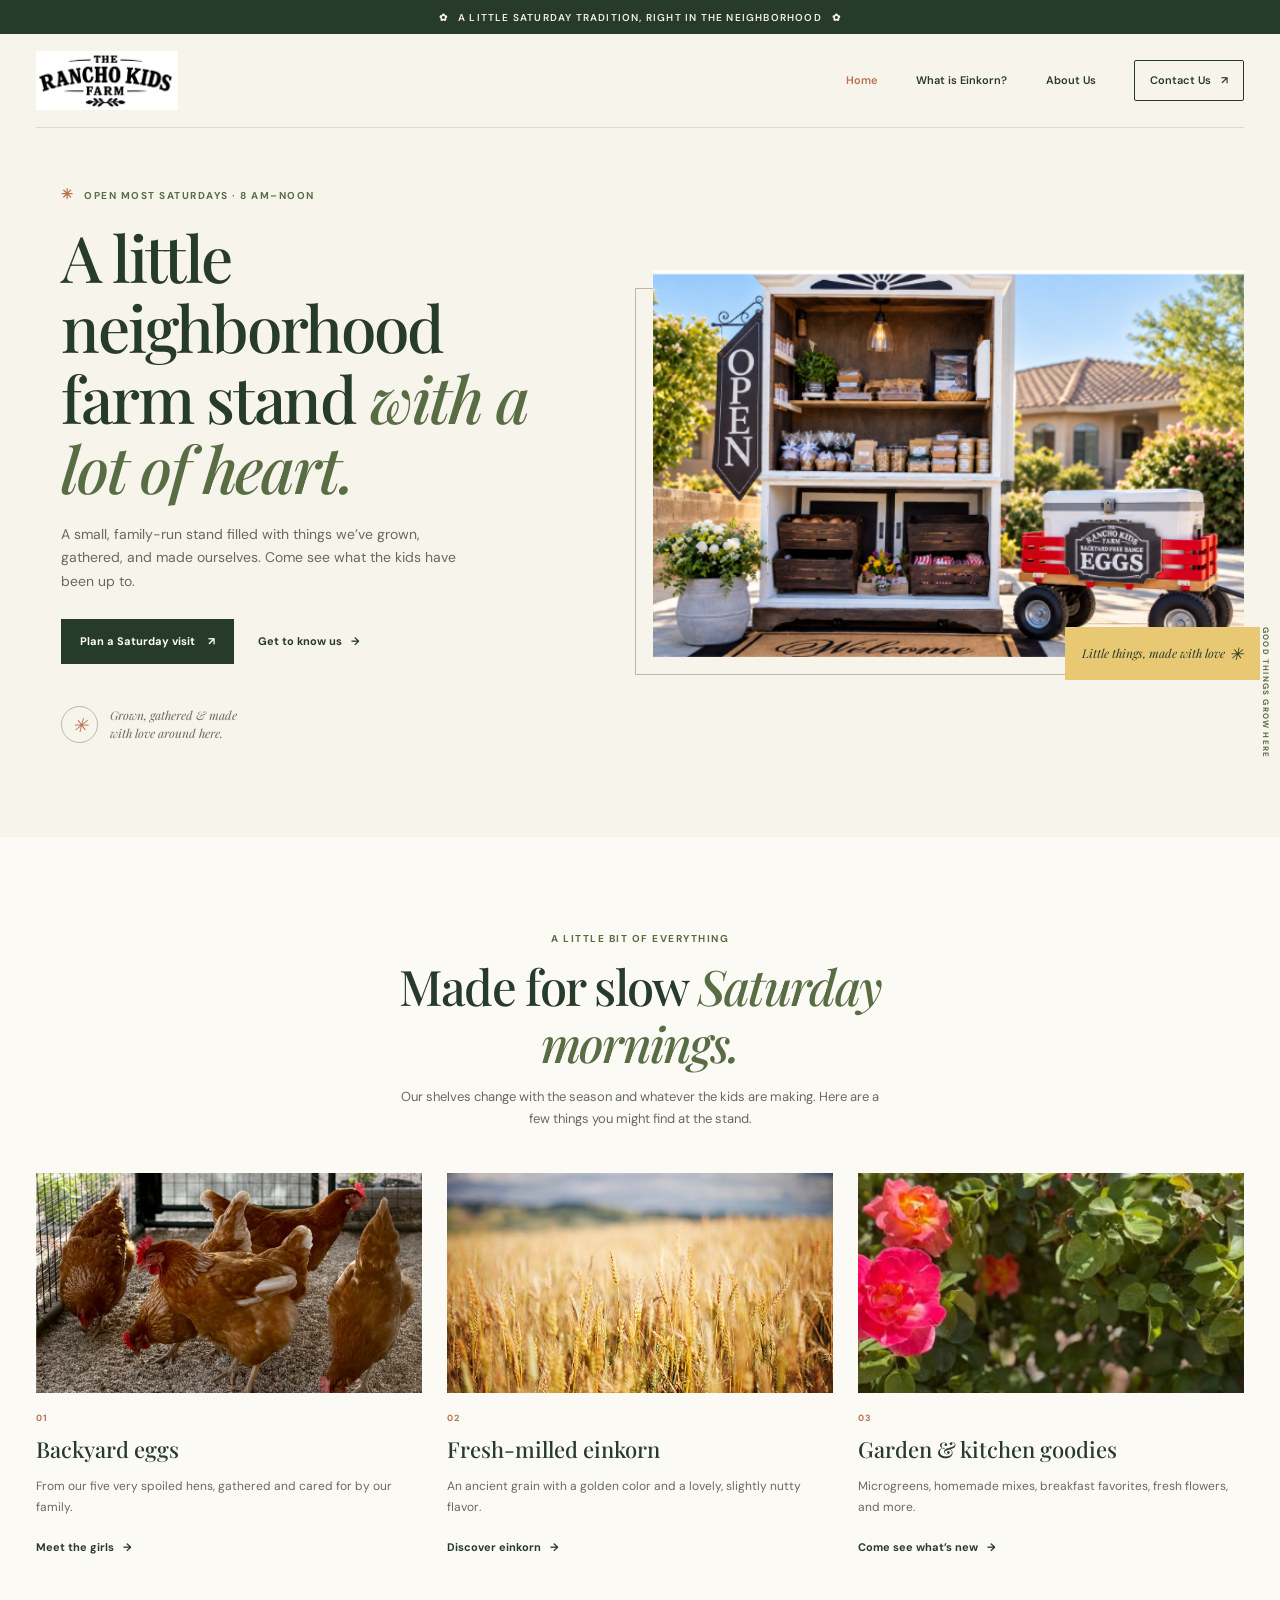
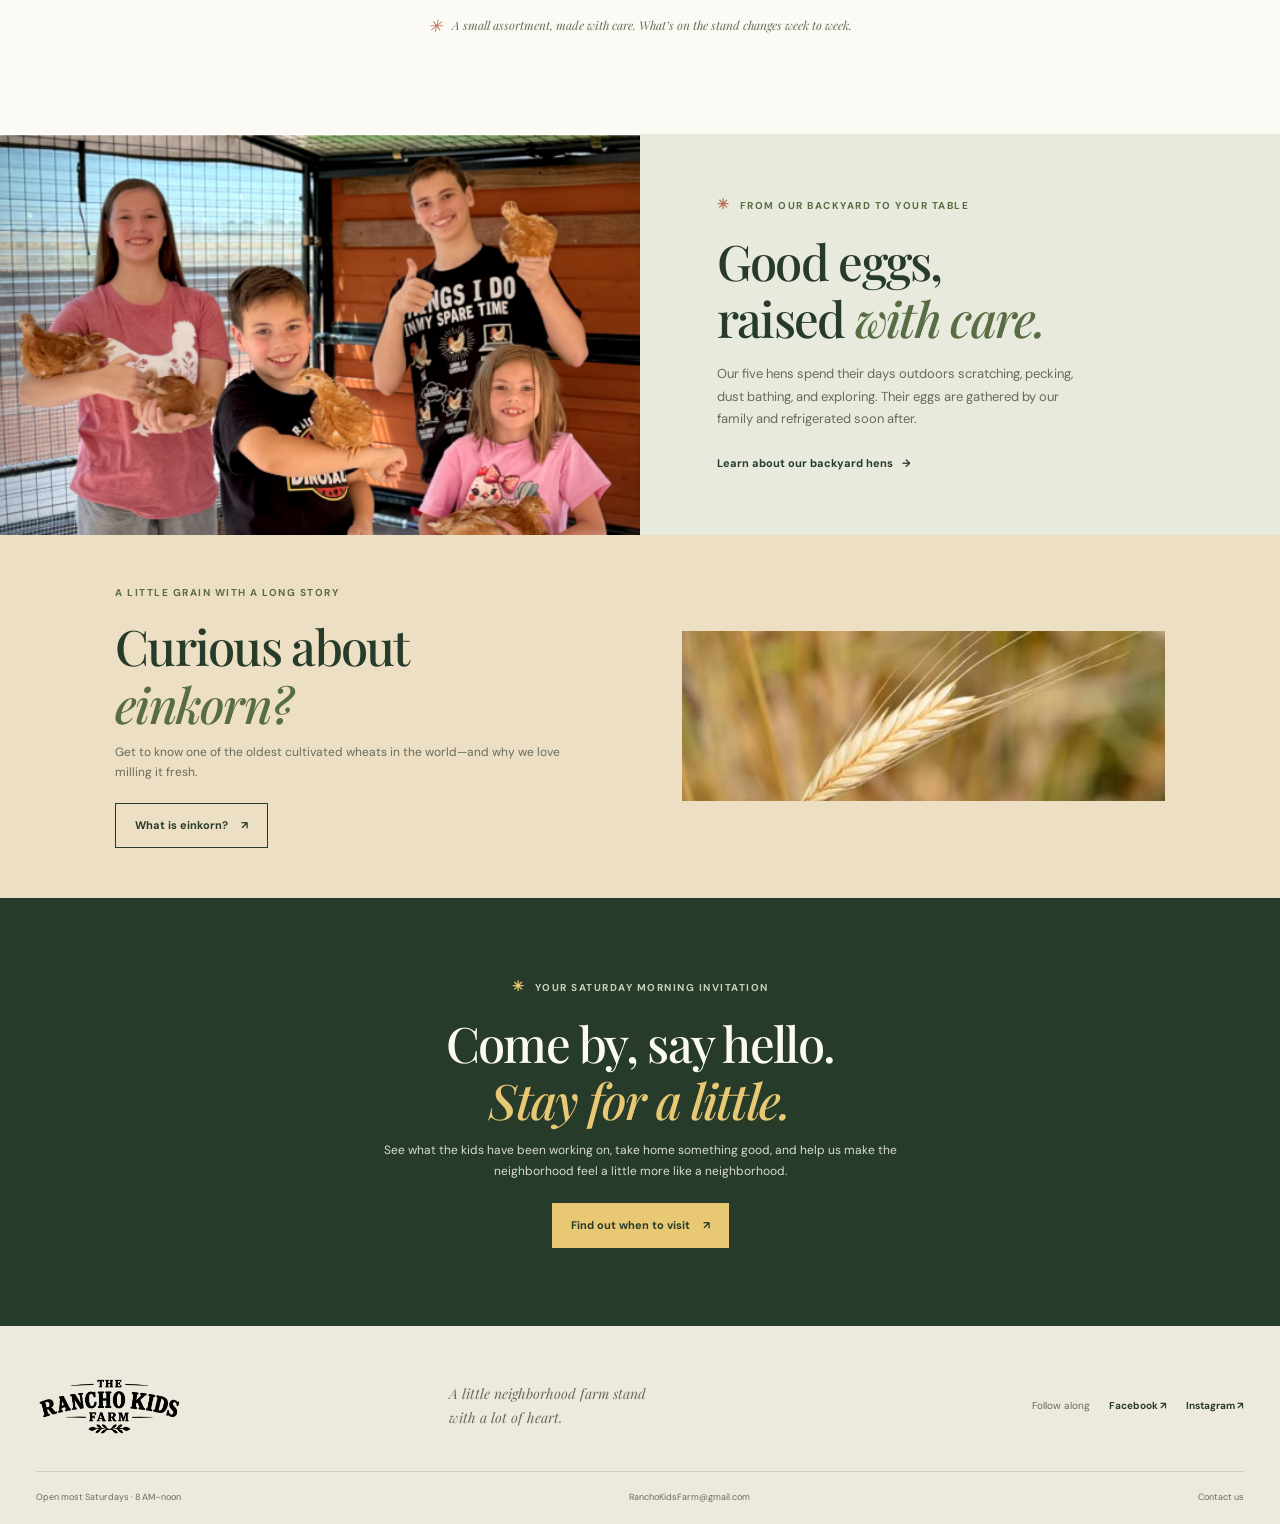
==== index.html @ 4bad3ba6 "Add files via upload" ====
<!doctype html>
<html lang="en">
  <head>
    <meta charset="utf-8">
    <meta name="viewport" content="width=device-width, initial-scale=1">
    <meta name="theme-color" content="#f7f4eb">
    <meta name="description" content="A little neighborhood farm stand with a lot of heart. Visit The Rancho Kids Farm for backyard eggs, freshly milled einkorn, flowers, and more.">
    <title>The Rancho Kids Farm | Home</title>
    <link rel="preconnect" href="https://fonts.googleapis.com">
    <link rel="preconnect" href="https://fonts.gstatic.com" crossorigin>
    <link href="https://fonts.googleapis.com/css2?family=DM+Sans:wght@400;500;600;700&family=Playfair+Display:wght@500;600;700&display=swap" rel="stylesheet">
    <link rel="stylesheet" href="styles.css">
    <script src="script.js" defer></script>
  </head>
  <body>
    <a class="skip-link" href="#main">Skip to content</a>
    <div class="announcement"><span aria-hidden="true">✿</span> A little Saturday tradition, right in the neighborhood <span aria-hidden="true">✿</span></div>
    <header class="site-header">
      <a class="brand" href="index.html" aria-label="The Rancho Kids Farm home"><img src="assets/rancho-kids-farm-logo.png" alt="The Rancho Kids Farm"></a>
      <button class="menu-toggle" type="button" aria-expanded="false" aria-controls="primary-navigation"><span class="menu-toggle__label">Menu</span><span class="menu-toggle__icon" aria-hidden="true"><span></span><span></span></span></button>
      <nav class="navigation" id="primary-navigation" aria-label="Main navigation">
        <a href="index.html" aria-current="page">Home</a>
        <a href="einkorn.html">What is Einkorn?</a>
        <a href="about.html">About Us</a>
        <a class="navigation__visit" href="contact.html">Contact Us <span aria-hidden="true">↗</span></a>
      </nav>
    </header>

    <main id="main">
      <section class="hero">
        <div class="hero__copy">
          <p class="eyebrow"><span>✳</span> Open most Saturdays · 8 AM–noon</p>
          <h1>A little neighborhood farm stand <em>with a lot of heart.</em></h1>
          <p class="hero__intro">A small, family-run stand filled with things we’ve grown, gathered, and made ourselves. Come see what the kids have been up to.</p>
          <div class="hero__actions"><a class="button button--dark" href="contact.html">Plan a Saturday visit <span aria-hidden="true">↗</span></a><a class="text-link" href="about.html">Get to know us <span aria-hidden="true">→</span></a></div>
          <div class="hero__note"><span class="hero__note-star" aria-hidden="true">✳</span><span>Grown, gathered &amp; made<br>with love around here.</span></div>
        </div>
        <div class="hero__image-wrap"><img class="hero__image" src="assets/farm-stand.png" alt="The Rancho Kids Farm stand stocked with homemade goods and fresh flowers"><div class="hero__image-caption"><span>Little things, made with love</span><span aria-hidden="true">✳</span></div></div>
        <span class="hero__side-note" aria-hidden="true">GOOD THINGS GROW HERE</span>
      </section>

      <section class="market section-pad">
        <div class="section-heading section-heading--center">
          <p class="eyebrow">A little bit of everything</p>
          <h2>Made for slow <em>Saturday mornings.</em></h2>
          <p>Our shelves change with the season and whatever the kids are making. Here are a few things you might find at the stand.</p>
        </div>
        <div class="market__grid">
          <article class="market-card"><div class="market-card__image"><img src="assets/backyard-hens.png" alt="The Rancho Kids Farm's backyard hens exploring their run" loading="lazy"></div><span class="market-card__number">01</span><h3>Backyard eggs</h3><p>From our five very spoiled hens, gathered and cared for by our family.</p><a class="text-link" href="about.html#our-hens">Meet the girls <span aria-hidden="true">→</span></a></article>
          <article class="market-card"><div class="market-card__image"><img src="assets/einkorn-field.png" alt="Golden einkorn wheat growing in a field" loading="lazy"></div><span class="market-card__number">02</span><h3>Fresh-milled einkorn</h3><p>An ancient grain with a golden color and a lovely, slightly nutty flavor.</p><a class="text-link" href="einkorn.html">Discover einkorn <span aria-hidden="true">→</span></a></article>
          <article class="market-card"><div class="market-card__image"><img src="assets/garden-roses.png" alt="Pink and coral roses growing in the garden" loading="lazy"></div><span class="market-card__number">03</span><h3>Garden &amp; kitchen goodies</h3><p>Microgreens, homemade mixes, breakfast favorites, fresh flowers, and more.</p><a class="text-link" href="contact.html">Come see what’s new <span aria-hidden="true">→</span></a></article>
        </div>
        <div class="market__footnote"><span aria-hidden="true">✳</span> A small assortment, made with care. What’s on the stand changes week to week.</div>
      </section>

      <section class="home-feature">
        <div class="home-feature__image"><img src="assets/rancho-kids.png" alt="The Rancho Kids with their backyard chickens" loading="lazy"></div>
        <div class="home-feature__copy">
          <p class="eyebrow"><span>✳</span> From our backyard to your table</p>
          <h2>Good eggs, raised <em>with care.</em></h2>
          <p>Our five hens spend their days outdoors scratching, pecking, dust bathing, and exploring. Their eggs are gathered by our family and refrigerated soon after.</p>
          <a class="text-link" href="about.html#our-hens">Learn about our backyard hens <span aria-hidden="true">→</span></a>
        </div>
      </section>

      <section class="home-einkorn">
        <div><p class="eyebrow">A little grain with a long story</p><h2>Curious about <em>einkorn?</em></h2><p>Get to know one of the oldest cultivated wheats in the world—and why we love milling it fresh.</p><a class="button button--outline" href="einkorn.html">What is einkorn? <span aria-hidden="true">↗</span></a></div>
        <img src="assets/einkorn-head.png" alt="A close-up of a golden einkorn wheat head" loading="lazy">
      </section>

      <section class="home-visit">
        <p class="eyebrow"><span>✳</span> Your Saturday morning invitation</p>
        <h2>Come by, say hello.<br><em>Stay for a little.</em></h2>
        <p>See what the kids have been working on, take home something good, and help us make the neighborhood feel a little more like a neighborhood.</p>
        <a class="button button--dark" href="contact.html">Find out when to visit <span aria-hidden="true">↗</span></a>
      </section>
    </main>

    <footer class="site-footer">
      <div class="site-footer__top"><a class="footer-brand" href="index.html"><img src="assets/rancho-kids-farm-logo.png" alt="The Rancho Kids Farm"></a><p>A little neighborhood farm stand<br>with a lot of heart.</p><div class="footer-social"><span>Follow along</span><a href="https://www.facebook.com/share/19NUJJX9h8/?mibextid=wwXIfr" target="_blank" rel="noreferrer">Facebook <span aria-hidden="true">↗</span></a><a href="https://www.instagram.com/ranchokidsfarm?stkn=aXBlZmxoa2U0Zmg3&utm_source=qr" target="_blank" rel="noreferrer">Instagram <span aria-hidden="true">↗</span></a></div></div>
      <div class="site-footer__bottom"><span>Open most Saturdays · 8 AM–noon</span><a href="mailto:RanchoKidsFarm@gmail.com">RanchoKidsFarm@gmail.com</a><a href="contact.html">Contact us</a></div>
    </footer>
  </body>
</html>
---- styles.css ----
:root {
  color-scheme: light;
  --cream: #f7f4eb;
  --paper: #fcfaf4;
  --ink: #273b2b;
  --olive: #596d45;
  --sage: #dce4d1;
  --clay: #ba7051;
  --yellow: #e9c874;
  --muted: #676b5d;
  --serif: "Playfair Display", Georgia, serif;
  --sans: "DM Sans", Arial, sans-serif;
  --page-width: 1240px;
}

* { box-sizing: border-box; }
html { scroll-behavior: smooth; scroll-padding-top: 94px; }
body { margin: 0; background: var(--cream); color: var(--ink); font-family: var(--sans); font-size: 15px; line-height: 1.7; }
img { display: block; max-width: 100%; }
a { color: inherit; }
button, a { -webkit-tap-highlight-color: transparent; }
::selection { background: var(--yellow); color: var(--ink); }

.skip-link { position: absolute; z-index: 10; top: 8px; left: 8px; transform: translateY(-160%); padding: 10px 14px; background: white; }
.skip-link:focus { transform: translateY(0); }
.announcement { display: flex; min-height: 34px; align-items: center; justify-content: center; gap: 10px; background: var(--ink); color: #f5efdd; font-size: 10px; font-weight: 600; letter-spacing: .12em; text-align: center; text-transform: uppercase; }
.announcement__flower { color: var(--yellow); font-size: 13px; }
.site-header { position: relative; z-index: 5; display: flex; width: min(100% - 72px, var(--page-width)); min-height: 94px; align-items: center; justify-content: space-between; margin: 0 auto; border-bottom: 1px solid rgba(39,59,43,.13); }
.brand { width: 142px; mix-blend-mode: multiply; }
.brand img { width: 100%; }
.navigation { display: flex; align-items: center; gap: clamp(20px, 3vw, 44px); }
.navigation a { font-size: 11px; font-weight: 600; text-decoration: none; }
.navigation a:not(.navigation__visit):hover, .footer-social a:hover, .site-footer__bottom a:hover { color: var(--clay); }
.navigation__visit { padding: 10px 15px; border: 1px solid var(--ink); border-radius: 2px; }
.navigation__visit span { padding-left: 7px; }
.menu-toggle { display: none; }

.hero { position: relative; display: grid; width: min(100% - 72px, var(--page-width)); min-height: 554px; grid-template-columns: .91fr 1.09fr; align-items: center; gap: 7.5%; margin: 0 auto; padding: 46px 0 66px; }
.hero__copy { position: relative; padding: 10px 0 28px 5%; }
.eyebrow { margin: 0 0 17px; color: var(--olive); font-size: 10px; font-weight: 700; letter-spacing: .15em; line-height: 1.5; text-transform: uppercase; }
.eyebrow span { padding-right: 6px; color: var(--clay); font-size: 14px; }
h1, h2, h3, p { margin-top: 0; }
h1, h2 { font-family: var(--serif); font-weight: 500; letter-spacing: -.035em; }
h1 { max-width: 520px; margin-bottom: 19px; font-size: clamp(43px, 5vw, 66px); line-height: 1.1; }
h1 em, h2 em { color: var(--olive); font-weight: 500; }
.hero__intro { max-width: 420px; margin-bottom: 25px; color: var(--muted); font-size: 14px; }
.hero__actions { display: flex; align-items: center; gap: 24px; }
.button { display: inline-flex; min-height: 45px; align-items: center; justify-content: center; gap: 13px; padding: 0 19px; font-size: 11px; font-weight: 700; text-decoration: none; transition: transform .18s ease, background .18s ease; }
.button:hover { transform: translateY(-2px); }
.button--dark { background: var(--ink); color: #fffdf6; }
.button--dark:hover { background: var(--olive); }
.text-link { display: inline-flex; align-items: center; gap: 9px; font-size: 11px; font-weight: 700; text-decoration: none; }
.text-link:hover { color: var(--clay); }
.hero__note { display: flex; align-items: center; gap: 12px; margin-top: 42px; color: var(--muted); font-family: var(--serif); font-size: 12px; font-style: italic; line-height: 1.5; }
.hero__note-star { display: grid; width: 37px; height: 37px; place-items: center; border: 1px solid rgba(39,59,43,.3); border-radius: 50%; color: var(--clay); font-size: 19px; }
.hero__image-wrap { position: relative; height: min(405px, 42vw); min-height: 300px; padding: 0 0 18px 18px; }
.hero__image-wrap::before { position: absolute; z-index: -1; inset: 18px 18px 0 0; border: 1px solid #bdb89f; content: ""; }
.hero__image { width: 100%; height: 100%; object-fit: cover; object-position: 50% center; }
.hero__image-caption { position: absolute; right: -16px; bottom: -5px; display: flex; min-width: 195px; align-items: center; justify-content: space-between; padding: 12px 17px; background: var(--yellow); color: var(--ink); font-family: var(--serif); font-size: 12px; font-style: italic; }
.hero__image-caption span:last-child { font-size: 17px; }
.hero__side-note { position: absolute; right: -28px; bottom: 79px; color: var(--olive); font-size: 8px; font-weight: 700; letter-spacing: .15em; writing-mode: vertical-rl; }

.section-pad { padding: 94px max(36px, calc((100% - var(--page-width)) / 2)); }
.market { background: var(--paper); }
.section-heading { max-width: 590px; margin: 0 auto 43px; }
.section-heading--center { text-align: center; }
.section-heading .eyebrow { margin-bottom: 11px; }
h2 { margin-bottom: 14px; font-size: clamp(34px, 4.1vw, 49px); line-height: 1.17; }
.section-heading > p:last-child { max-width: 490px; margin: 0 auto; color: var(--muted); font-size: 13px; }
.market__grid { display: grid; max-width: var(--page-width); grid-template-columns: repeat(3, 1fr); gap: 25px; margin: 0 auto; }
.market-card { position: relative; padding-bottom: 13px; }
.market-card__image { height: 220px; overflow: hidden; background: var(--sage); }
.market-card__image img { width: 100%; height: 100%; object-fit: cover; transition: transform .45s ease; }
.market-card:hover .market-card__image img { transform: scale(1.035); }
.market-card:nth-child(2) .market-card__image img { object-position: 50% 53%; }
.market-card__number { display: block; margin: 18px 0 5px; color: var(--clay); font-size: 9px; font-weight: 700; letter-spacing: .15em; }
.market-card h3 { margin-bottom: 8px; font-family: var(--serif); font-size: 22px; font-weight: 500; }
.market-card p { min-height: 45px; margin-bottom: 13px; color: var(--muted); font-size: 12px; }
.market__footnote { display: flex; align-items: center; justify-content: center; gap: 10px; margin-top: 38px; color: var(--muted); font-family: var(--serif); font-size: 12px; font-style: italic; text-align: center; }
.market__footnote span { color: var(--clay); font-size: 17px; }

.feature-section { display: grid; grid-template-columns: 1fr 1fr; align-items: center; gap: clamp(40px, 8vw, 110px); padding: 104px max(7%, calc((100% - 1160px) / 2)); }
.feature-section__image { position: relative; height: 440px; }
.feature-section__image > img { width: 100%; height: 100%; object-fit: cover; }
.eggs__image > img { object-position: 48% center; }
.photo-stamp { position: absolute; right: -30px; bottom: 30px; display: flex; width: 122px; height: 122px; flex-direction: column; align-items: center; justify-content: center; gap: 5px; border: 1px solid var(--ink); border-radius: 50%; background: var(--yellow); color: var(--ink); font-family: var(--serif); font-size: 13px; font-style: italic; line-height: 1.2; text-align: center; transform: rotate(7deg); }
.photo-stamp span:last-child { font-size: 14px; }
.feature-section__copy { max-width: 490px; }
.feature-section__copy h2 { margin-bottom: 20px; }
.feature-section__copy > p:not(.eyebrow) { color: var(--muted); font-size: 13px; }
.egg-facts { display: flex; flex-wrap: wrap; gap: 10px 17px; margin: 23px 0 26px; }
.egg-facts div { display: flex; align-items: center; gap: 7px; color: var(--olive); font-size: 10px; font-weight: 600; }
.egg-facts div span:first-child { color: var(--clay); font-size: 15px; }
.button--outline { border: 1px solid var(--ink); }
.button--outline:hover { background: var(--sage); }

.egg-note { padding: 57px 36px; background: #e7eadc; }
.egg-note__inner { display: grid; max-width: 1000px; grid-template-columns: 46px 1fr 260px; align-items: center; gap: 26px; margin: auto; }
.egg-note__icon { align-self: start; color: var(--clay); font-size: 29px; }
.egg-note .eyebrow { margin-bottom: 8px; }
.egg-note h2 { margin-bottom: 8px; font-size: 32px; }
.egg-note__inner > div p:last-child { max-width: 620px; margin: 0; color: var(--muted); font-size: 12px; }
.egg-note img { width: 100%; height: 142px; object-fit: cover; }

.faq { display: grid; grid-template-columns: .77fr 1.23fr; gap: 12%; background: var(--paper); }
.faq__intro { max-width: 330px; }
.faq__intro p:last-child { color: var(--muted); font-size: 13px; }
.faq__list details { border-bottom: 1px solid rgba(39,59,43,.2); }
.faq__list details:first-child { border-top: 1px solid rgba(39,59,43,.2); }
.faq__list summary { position: relative; padding: 17px 34px 17px 0; cursor: pointer; font-family: var(--serif); font-size: 16px; list-style: none; }
.faq__list summary::-webkit-details-marker { display: none; }
.faq__list summary > span::before, .faq__list summary > span::after { position: absolute; top: 26px; right: 6px; width: 12px; height: 1px; background: var(--olive); content: ""; }
.faq__list summary > span::after { transform: rotate(90deg); transition: transform .2s ease; }
.faq__list details[open] summary > span::after { transform: rotate(0); }
.faq__list details p { max-width: 650px; margin: -3px 35px 17px 0; color: var(--muted); font-size: 12px; }

.feature-section--reverse { background: #e7eadc; }
.feature-section--reverse .feature-section__image { order: 2; }
.feature-section--reverse .feature-section__copy { order: 1; justify-self: end; }
.einkorn__image { height: 408px; }
.einkorn__image > img { object-position: center; }
.image-label { position: absolute; right: -20px; bottom: 24px; display: flex; align-items: center; gap: 15px; padding: 14px 18px; background: var(--paper); color: var(--ink); font-family: var(--serif); font-size: 12px; font-style: italic; line-height: 1.3; }
.image-label span:last-child { color: var(--clay); font-size: 19px; }
.grain-callout { display: flex; align-items: flex-start; gap: 11px; margin: 20px 0 24px; padding: 13px; background: rgba(255,255,255,.48); }
.grain-callout__mark { display: grid; width: 20px; height: 20px; flex: 0 0 20px; place-items: center; border: 1px solid var(--clay); border-radius: 50%; color: var(--clay); font-size: 11px; font-weight: 700; }
.grain-callout p { margin: 0; color: var(--muted); font-size: 11px; line-height: 1.6; }
.grain-callout strong { color: var(--ink); }

.grain-goodness { background: var(--paper); }
.grain-goodness .section-heading { margin-bottom: 36px; }
.grain-goodness__grid { display: grid; max-width: 940px; grid-template-columns: repeat(3, 1fr); gap: 45px; margin: 0 auto; text-align: center; }
.grain-goodness__grid article > span { display: grid; width: 38px; height: 38px; place-items: center; margin: 0 auto 12px; border: 1px solid #c4c8b8; border-radius: 50%; color: var(--clay); font-size: 17px; }
.grain-goodness__grid h3 { margin-bottom: 7px; font-family: var(--serif); font-size: 18px; font-weight: 500; }
.grain-goodness__grid p { margin: 0; color: var(--muted); font-size: 11px; }
.grain-goodness__note { max-width: 940px; margin: 36px auto 0; padding: 12px; border-top: 1px solid #d9d9cc; color: var(--muted); font-size: 10px; text-align: center; }

.story { display: grid; min-height: 440px; grid-template-columns: 1fr 1fr; background: var(--ink); color: #faf7eb; }
.story__image { min-height: 440px; }
.story__image img { width: 100%; height: 100%; object-fit: cover; object-position: center; }
.story__copy { align-self: center; max-width: 560px; padding: 65px 11%; }
.story__copy .eyebrow { color: #c9d2b9; }
.story__copy .eyebrow span { color: var(--yellow); }
.story__copy h2 { margin-bottom: 18px; }
.story__copy h2 em { color: #e9c874; }
.story__copy > p:not(.eyebrow) { color: #d9ddce; font-size: 12px; }
.story__signature { margin-top: 20px; font-family: var(--serif); font-size: 14px; font-style: italic; }
.story__signature span { color: var(--yellow); }

.young-makers { position: relative; display: grid; min-height: 275px; grid-template-columns: minmax(100px, .65fr) minmax(280px, 1.25fr) minmax(100px, .65fr); align-items: center; gap: 5%; padding: 38px max(7%, calc((100% - 1120px) / 2)); overflow: hidden; background: #eddfc3; }
.young-makers > img { width: 100%; height: 180px; object-fit: cover; }
.young-makers--about { grid-template-columns: minmax(230px, 1fr) minmax(280px, 1.25fr) minmax(70px, .3fr); }
.young-makers__copy { max-width: 490px; }
.young-makers__copy .eyebrow { margin-bottom: 8px; }
.young-makers__copy h2 { margin-bottom: 10px; font-size: 34px; }
.young-makers__copy > p:last-child { margin: 0; color: var(--muted); font-size: 12px; }
.young-makers__doodle { justify-self: center; color: var(--clay); font-size: 75px; }

.visit { display: grid; grid-template-columns: 1fr .95fr; align-items: center; gap: 9%; background: var(--paper); }
.visit__copy { max-width: 440px; }
.visit__copy > p:not(.eyebrow) { color: var(--muted); font-size: 13px; }
.visit__hours { display: flex; align-items: center; gap: 13px; margin: 25px 0; font-size: 12px; line-height: 1.7; }
.visit__hours strong { font-size: 13px; }
.visit__clock { display: grid; width: 42px; height: 42px; place-items: center; border: 1px solid #bfc4b4; border-radius: 50%; color: var(--clay); font-size: 23px; }
.visit__image { position: relative; height: 325px; }
.visit__image > img { width: 100%; height: 100%; object-fit: cover; }
.visit__sticker { position: absolute; right: -22px; bottom: -20px; display: grid; width: 103px; height: 103px; place-content: center; border-radius: 50%; background: var(--yellow); color: var(--ink); font-family: var(--serif); font-size: 15px; font-style: italic; line-height: 1.15; text-align: center; transform: rotate(8deg); }
.visit__sticker span { margin-top: 3px; color: var(--clay); }

.site-footer { padding: 49px max(36px, calc((100% - var(--page-width)) / 2)) 0; background: #edeadd; }
.site-footer__top { display: grid; grid-template-columns: 1fr 1fr 1fr; align-items: center; gap: 30px; padding-bottom: 34px; }
.footer-brand { width: 150px; mix-blend-mode: multiply; }
.footer-brand img { width: 100%; }
.site-footer__top > p { margin: 0; color: var(--muted); font-family: var(--serif); font-size: 14px; font-style: italic; }
.footer-social { display: flex; align-items: center; justify-content: flex-end; gap: 19px; font-size: 10px; }
.footer-social > span { color: var(--muted); }
.footer-social a { font-weight: 700; text-decoration: none; }
.site-footer__bottom { display: flex; min-height: 53px; align-items: center; justify-content: space-between; gap: 15px; border-top: 1px solid rgba(39,59,43,.17); color: var(--muted); font-size: 9px; }
.site-footer__bottom a { text-decoration: none; }
.navigation a[aria-current="page"]:not(.navigation__visit) { color: var(--clay); }
.navigation__visit[aria-current="page"] { background: var(--ink); color: var(--paper); }

.home-feature { display: grid; grid-template-columns: 1fr 1fr; align-items: center; background: #e7eadc; }
.home-feature__image { aspect-ratio: 555 / 348; }
.home-feature__image img { width: 100%; height: 100%; object-fit: contain; }
.home-feature__copy { max-width: 510px; padding: 55px 12%; }
.home-feature__copy h2 { margin-bottom: 17px; }
.home-feature__copy > p:not(.eyebrow) { margin-bottom: 20px; color: var(--muted); font-size: 13px; }
.home-einkorn { display: grid; min-height: 290px; grid-template-columns: 1fr 1fr; align-items: center; gap: 8%; padding: 50px max(8%, calc((100% - 1050px) / 2)); background: #eddfc3; }
.home-einkorn > div { max-width: 450px; }
.home-einkorn h2 { margin-bottom: 10px; }
.home-einkorn > div > p:not(.eyebrow) { margin-bottom: 20px; color: var(--muted); font-size: 12px; }
.home-einkorn > img { width: 100%; height: 170px; object-fit: cover; }
.home-visit, .page-cta { padding: 78px 22px; background: var(--ink); color: var(--paper); text-align: center; }
.home-visit .eyebrow, .page-cta .eyebrow { color: #c9d2b9; }
.home-visit .eyebrow span { color: var(--yellow); }
.home-visit h2, .page-cta h2 { margin-bottom: 12px; }
.home-visit h2 em, .page-cta h2 em { color: var(--yellow); }
.home-visit > p:not(.eyebrow), .page-cta > p:not(.eyebrow) { max-width: 520px; margin: 0 auto 22px; color: #d9ddce; font-size: 12px; }
.home-visit .button, .page-cta .button { background: var(--yellow); color: var(--ink); }
.home-visit .button:hover, .page-cta .button:hover { background: #f1d893; }

.page-hero { position: relative; display: flex; min-height: 315px; flex-direction: column; align-items: center; justify-content: center; padding: 50px 24px 57px; overflow: hidden; background: #e7eadc; text-align: center; }
.page-hero--einkorn { background: #eddfc3; }
.page-hero--about { background: #e7eadc; }
.page-hero--contact { background: #eddfc3; }
.page-hero .eyebrow { margin-bottom: 9px; }
.page-hero h1 { max-width: 700px; margin-bottom: 11px; font-size: clamp(44px, 6vw, 65px); }
.page-hero > p:last-of-type { max-width: 520px; margin-bottom: 0; color: var(--muted); font-size: 13px; }

.einkorn-page-intro { padding-top: 81px; padding-bottom: 81px; }
.einkorn-page-intro__image { height: 365px; }
.einkorn-page-intro__image > img { object-position: center; }
.einkorn-details { background: var(--paper); }
.einkorn-details .grain-goodness__grid { max-width: 1030px; }
.einkorn-nutrition { display: grid; grid-template-columns: .9fr 1.1fr; align-items: center; gap: 9%; padding: 78px max(8%, calc((100% - 1100px) / 2)); background: #e7eadc; }
.einkorn-nutrition__image { height: 300px; }
.einkorn-nutrition__image img { width: 100%; height: 100%; object-fit: cover; }
.einkorn-nutrition__copy { max-width: 500px; }
.einkorn-nutrition__copy > p:not(.eyebrow) { color: var(--muted); font-size: 13px; }
.einkorn-nutrition .grain-callout { margin-top: 17px; }
.page-cta { padding-top: 65px; padding-bottom: 70px; }
.page-cta h2 { font-size: clamp(34px, 4vw, 47px); }

.about-story { display: grid; grid-template-columns: 1fr 1fr; background: var(--ink); color: var(--paper); }
.about-story__image { min-height: 490px; }
.about-story__image img { width: 100%; height: 100%; object-fit: cover; }
.about-story__copy { align-self: center; max-width: 640px; padding: 65px 11%; }
.about-story__copy .eyebrow { color: #c9d2b9; }
.about-story__copy h2 { margin-bottom: 19px; }
.about-story__copy h2 em { color: var(--yellow); }
.about-story__copy > p:not(.eyebrow) { color: #d9ddce; font-size: 12px; }
.about-story__signoff { margin: 20px 0 0; font-family: var(--serif); font-size: 14px !important; font-style: italic; }
.about-story__signoff span { color: var(--yellow); }
.about-hens { display: grid; grid-template-columns: .9fr 1.1fr; align-items: center; gap: 8%; padding: 82px max(8%, calc((100% - 1120px) / 2)); }
.about-hens__copy { max-width: 480px; }
.about-hens__copy > p:not(.eyebrow) { color: var(--muted); font-size: 12px; }
.about-hens__copy .button { margin-top: 7px; }
.about-hens__photos { display: grid; grid-template-columns: 1.2fr .8fr; align-items: center; gap: 13px; }
.about-hens__photos img { width: 100%; height: 290px; object-fit: cover; }
.about-hens__photos img:last-child { height: 220px; }

.contact-main { display: grid; grid-template-columns: 1fr .95fr; align-items: center; gap: 10%; padding: 82px max(8%, calc((100% - 1120px) / 2)); background: var(--paper); }
.contact-main__copy { max-width: 470px; }
.contact-main__copy h2 { margin-bottom: 15px; }
.contact-main__copy > p:not(.eyebrow) { color: var(--muted); font-size: 13px; }
.contact-main__image { position: relative; height: 380px; }
.contact-main__image > img { width: 100%; height: 100%; object-fit: cover; }
.contact-main__image .visit__sticker { right: -22px; bottom: -16px; }
.contact-card { display: flex; align-items: flex-start; gap: 14px; margin: 23px 0; }
.contact-card__icon { display: grid; width: 40px; height: 40px; flex: 0 0 40px; place-items: center; border: 1px solid #c4c8b8; border-radius: 50%; color: var(--clay); font-size: 17px; }
.contact-card h3 { margin: 0 0 3px; font-family: var(--serif); font-size: 16px; font-weight: 500; }
.contact-card p, .contact-card a { margin: 0; color: var(--muted); font-size: 11px; line-height: 1.7; }
.contact-card a { text-decoration-color: #b7b6a6; text-underline-offset: 3px; }
.contact-main__copy > .button { margin-top: 4px; }
.contact-social { display: grid; grid-template-columns: 1fr 1fr 1fr; align-items: center; gap: 21px; padding: 60px max(8%, calc((100% - 1120px) / 2)); background: #e7eadc; }
.contact-social__intro h2 { margin-bottom: 8px; }
.contact-social__intro > p:last-child { margin: 0; color: var(--muted); font-size: 11px; }
.social-card { display: flex; min-height: 80px; align-items: center; gap: 12px; padding: 14px; border: 1px solid rgba(39,59,43,.22); background: rgba(255,255,255,.25); text-decoration: none; transition: background .2s ease, transform .2s ease; }
.social-card:hover { transform: translateY(-2px); background: rgba(255,255,255,.65); }
.social-card__icon { display: grid; width: 35px; height: 35px; flex: 0 0 35px; place-items: center; border-radius: 50%; background: var(--ink); color: white; font-family: Arial, sans-serif; font-size: 23px; font-weight: 700; }
.social-card__icon--instagram { font-size: 25px; font-weight: 400; }
.social-card__icon-image { width: 35px; height: 35px; flex: 0 0 35px; border-radius: 50%; object-fit: cover; }
.social-card > span:nth-child(2) { display: flex; flex: 1; flex-direction: column; }
.social-card strong { font-family: var(--serif); font-size: 15px; font-weight: 500; }
.social-card small { color: var(--muted); font-size: 9px; }
.social-card__arrow { align-self: flex-start; color: var(--olive); font-size: 13px; }

@media (min-width: 1500px) {
  .hero__side-note { right: -55px; }
}
@media (max-width: 900px) {
  .site-header, .hero { width: min(100% - 44px, var(--page-width)); }
  .hero { gap: 4%; }
  .hero__copy { padding-left: 0; }
  .hero__image-wrap { height: 370px; }
  .feature-section { gap: 55px; padding-right: 6%; padding-left: 6%; }
  .feature-section__image { height: 380px; }
  .faq { gap: 7%; }
  .story__copy { padding-right: 8%; padding-left: 8%; }
  .young-makers { grid-template-columns: .6fr 1.5fr .45fr; }
  .footer-social { flex-wrap: wrap; gap: 8px 15px; }
}
@media (max-width: 680px) {
  html { scroll-padding-top: 75px; }
  .announcement { min-height: 31px; padding: 0 8px; font-size: 8px; letter-spacing: .08em; }
  .site-header { width: calc(100% - 36px); min-height: 75px; }
  .brand { width: 117px; }
  .menu-toggle { display: flex; align-items: center; gap: 10px; padding: 8px 0 8px 12px; border: 0; background: transparent; color: var(--ink); font: 600 10px var(--sans); }
  .menu-toggle__icon { display: flex; width: 20px; flex-direction: column; gap: 5px; }
  .menu-toggle__icon span { height: 1px; background: currentColor; transition: transform .2s ease; }
  .menu-toggle[aria-expanded="true"] .menu-toggle__icon span:first-child { transform: translateY(3px) rotate(45deg); }
  .menu-toggle[aria-expanded="true"] .menu-toggle__icon span:last-child { transform: translateY(-3px) rotate(-45deg); }
  .navigation { position: absolute; top: calc(100% + 1px); right: -18px; left: -18px; display: none; align-items: stretch; gap: 0; padding: 9px 18px 18px; border-bottom: 1px solid rgba(39,59,43,.15); background: var(--cream); }
  .navigation.is-open { display: flex; flex-direction: column; }
  .navigation a { padding: 12px 2px; border-bottom: 1px solid rgba(39,59,43,.1); font-size: 12px; }
  .navigation .navigation__visit { align-self: flex-start; margin-top: 12px; padding: 10px 14px; border: 1px solid var(--ink); }
  .hero { width: calc(100% - 40px); grid-template-columns: 1fr; gap: 15px; padding: 47px 0 67px; }
  .hero__copy { padding: 0; }
  .eyebrow { margin-bottom: 13px; font-size: 9px; }
  h1 { max-width: 480px; font-size: clamp(43px, 12vw, 58px); }
  .hero__intro { max-width: 450px; font-size: 13px; }
  .hero__note { margin-top: 24px; }
  .hero__image-wrap { height: 58vw; min-height: 235px; max-height: 360px; margin: 0 10px 0 0; }
  .hero__side-note { right: -12px; bottom: 30px; }
  .section-pad { padding: 69px 21px; }
  .section-heading { margin-bottom: 30px; }
  h2 { font-size: clamp(33px, 9vw, 43px); }
  .section-heading > p:last-child { font-size: 12px; }
  .market__grid { grid-template-columns: 1fr; gap: 30px; }
  .market-card__image { height: 58vw; max-height: 310px; }
  .market-card p { min-height: 0; }
  .market__footnote { align-items: flex-start; font-size: 11px; }
  .feature-section { grid-template-columns: 1fr; gap: 36px; padding: 67px 24px 72px; }
  .feature-section__image { height: 66vw; min-height: 240px; max-height: 390px; margin-right: 9px; }
  .feature-section__copy { max-width: none; }
  .photo-stamp { right: -15px; width: 99px; height: 99px; font-size: 11px; }
  .feature-section__copy > p:not(.eyebrow) { font-size: 12px; }
  .egg-facts { gap: 9px 14px; }
  .egg-note { padding: 43px 23px; }
  .egg-note__inner { grid-template-columns: 27px 1fr; gap: 12px; }
  .egg-note__icon { font-size: 23px; }
  .egg-note h2 { font-size: 29px; }
  .egg-note__inner > div p:last-child { font-size: 11px; }
  .egg-note img { grid-column: 2; height: 135px; margin-top: 8px; }
  .faq { grid-template-columns: 1fr; gap: 22px; }
  .faq__intro { max-width: 450px; }
  .faq__list summary { font-size: 15px; }
  .feature-section--reverse .feature-section__image, .feature-section--reverse .feature-section__copy { order: initial; }
  .einkorn__image { height: 64vw; }
  .image-label { right: -9px; }
  .grain-goodness__grid { grid-template-columns: 1fr; gap: 28px; }
  .grain-goodness__grid article { max-width: 330px; margin: 0 auto; }
  .grain-goodness__note { margin-top: 27px; font-size: 10px; }
  .story { grid-template-columns: 1fr; }
  .story__image { min-height: 0; height: 70vw; max-height: 430px; }
  .story__copy { max-width: none; padding: 47px 25px 55px; }
  .story__copy > p:not(.eyebrow) { font-size: 12px; }
  .young-makers { grid-template-columns: 1fr; gap: 19px; padding: 35px 23px; }
  .young-makers > img { width: 100%; height: 115px; }
  .young-makers__copy h2 { font-size: 31px; }
  .young-makers__doodle { position: absolute; right: 20px; bottom: 12px; font-size: 38px; }
  .visit { grid-template-columns: 1fr; gap: 38px; }
  .visit__image { height: 62vw; min-height: 220px; margin-right: 9px; }
  .visit__sticker { right: -12px; width: 85px; height: 85px; font-size: 13px; }
  .site-footer { padding: 38px 22px 0; }
  .site-footer__top { grid-template-columns: 1fr 1fr; gap: 19px; }
  .footer-brand { width: 127px; }
  .site-footer__top > p { justify-self: end; font-size: 12px; }
  .footer-social { grid-column: 1 / -1; justify-content: flex-start; gap: 17px; }
  .site-footer__bottom { flex-wrap: wrap; justify-content: flex-start; gap: 6px 17px; padding: 13px 0; font-size: 9px; }
}
@media (prefers-reduced-motion: reduce) {
  *, *::before, *::after { scroll-behavior: auto !important; transition-duration: .01ms !important; }
}
@media (max-width: 900px) {
  .home-feature__copy { padding-right: 8%; padding-left: 8%; }
  .about-story__copy { padding-right: 8%; padding-left: 8%; }
  .about-hens, .contact-main, .einkorn-nutrition { gap: 6%; padding-right: 6%; padding-left: 6%; }
  .contact-social { grid-template-columns: 1fr 1fr; }
  .contact-social__intro { grid-column: 1 / -1; }
  .young-makers--about { grid-template-columns: minmax(200px, .9fr) minmax(260px, 1.5fr) minmax(50px, .25fr); }
}
@media (max-width: 680px) {
  .home-feature { grid-template-columns: 1fr; }
  .home-feature__image { width: 100%; }
  .home-feature__copy { max-width: none; padding: 43px 24px 49px; }
  .home-einkorn { grid-template-columns: 1fr; gap: 25px; padding: 45px 23px; }
  .home-einkorn > img { height: 130px; }
  .home-visit, .page-cta { padding: 58px 22px; }
  .page-hero { min-height: 270px; padding: 42px 22px; }
  .page-hero h1 { font-size: clamp(43px, 12vw, 57px); }
  .page-hero > p:last-of-type { max-width: 400px; font-size: 12px; }
  .einkorn-page-intro { padding-top: 58px; padding-bottom: 62px; }
  .einkorn-page-intro__image { height: 62vw; }
  .einkorn-nutrition { grid-template-columns: 1fr; gap: 27px; padding: 57px 23px; }
  .einkorn-nutrition__image { height: 57vw; min-height: 210px; }
  .about-story { grid-template-columns: 1fr; }
  .about-story__image { min-height: 0; height: 68vw; max-height: 390px; }
  .about-story__copy { max-width: none; padding: 43px 24px 50px; }
  .about-hens { grid-template-columns: 1fr; gap: 31px; padding: 58px 23px; }
  .about-hens__photos img { height: 52vw; min-height: 180px; }
  .about-hens__photos img:last-child { height: 41vw; min-height: 150px; }
  .contact-main { grid-template-columns: 1fr; gap: 37px; padding: 57px 23px 69px; }
  .contact-main__image { height: 60vw; min-height: 225px; margin-right: 8px; }
  .contact-main__image .visit__sticker { right: -12px; }
  .contact-social { grid-template-columns: 1fr; gap: 12px; padding: 45px 23px; }
  .contact-social__intro { grid-column: auto; margin-bottom: 9px; }
}
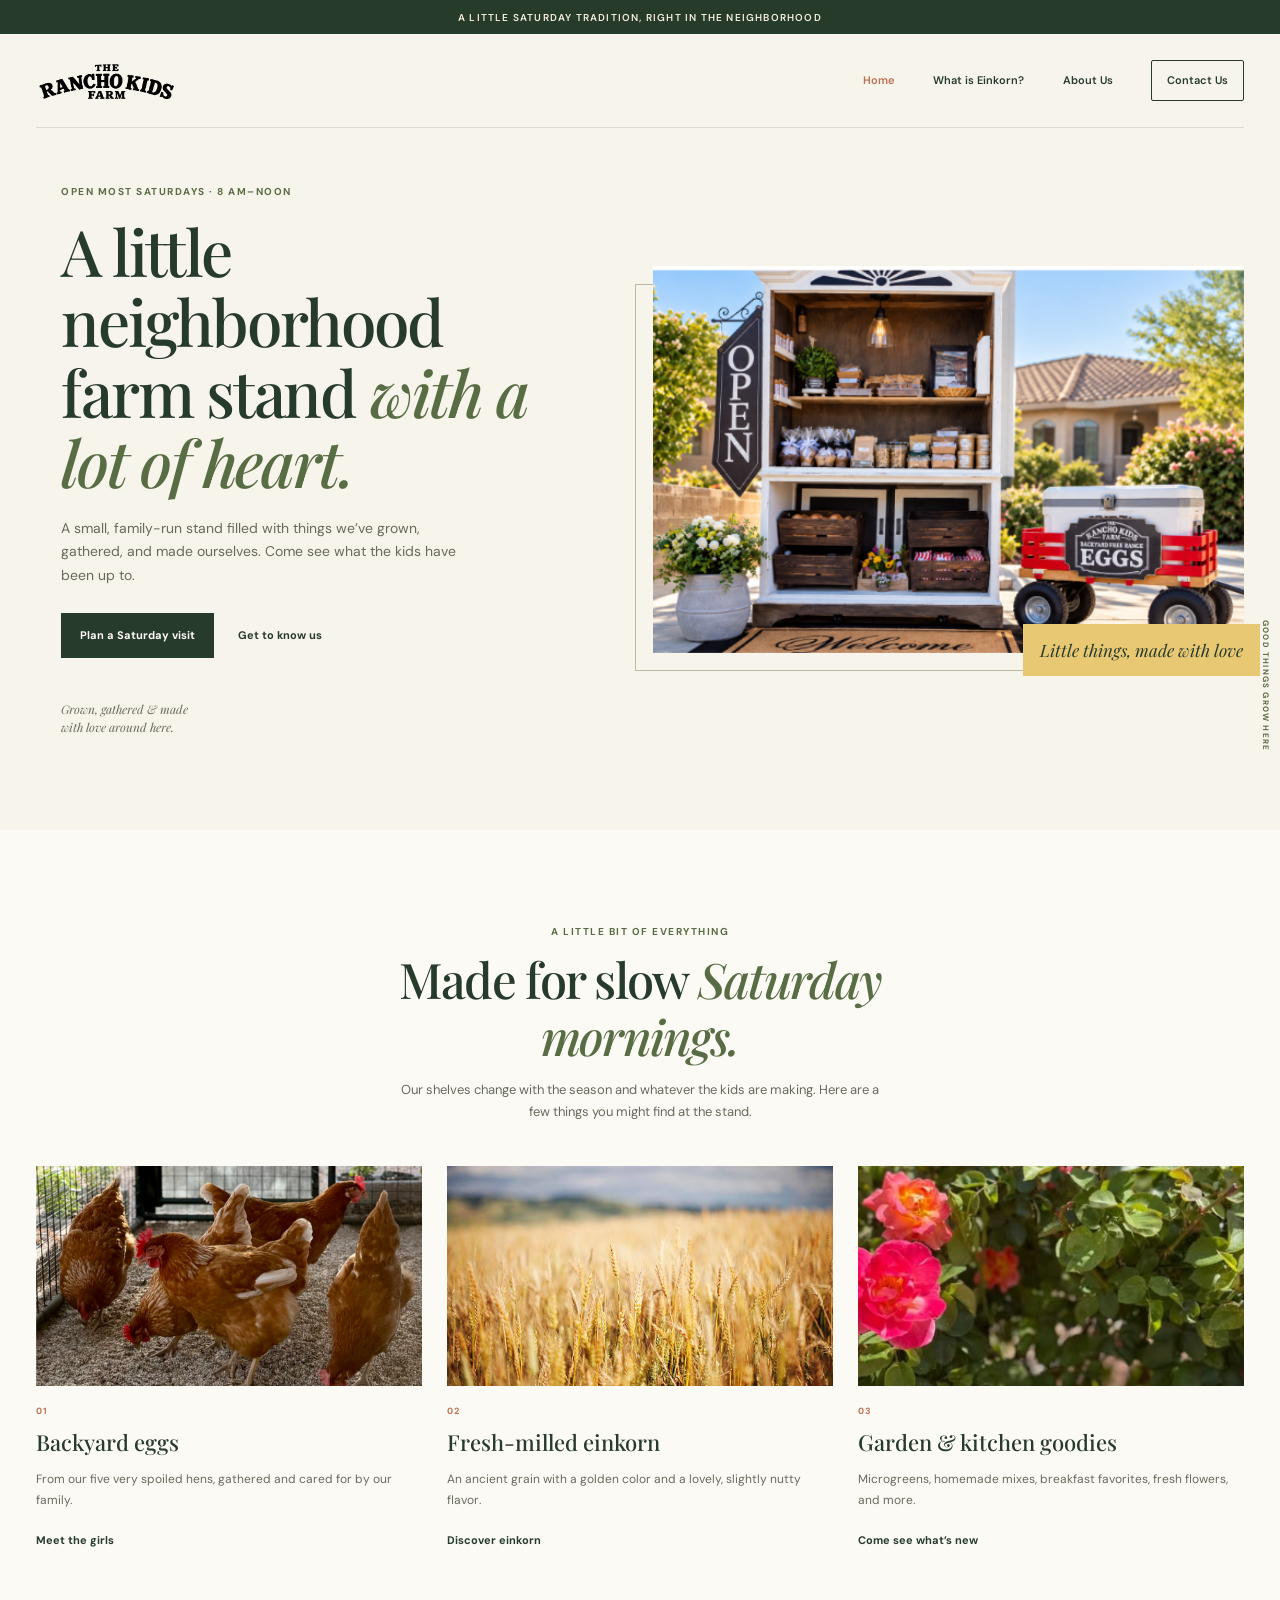
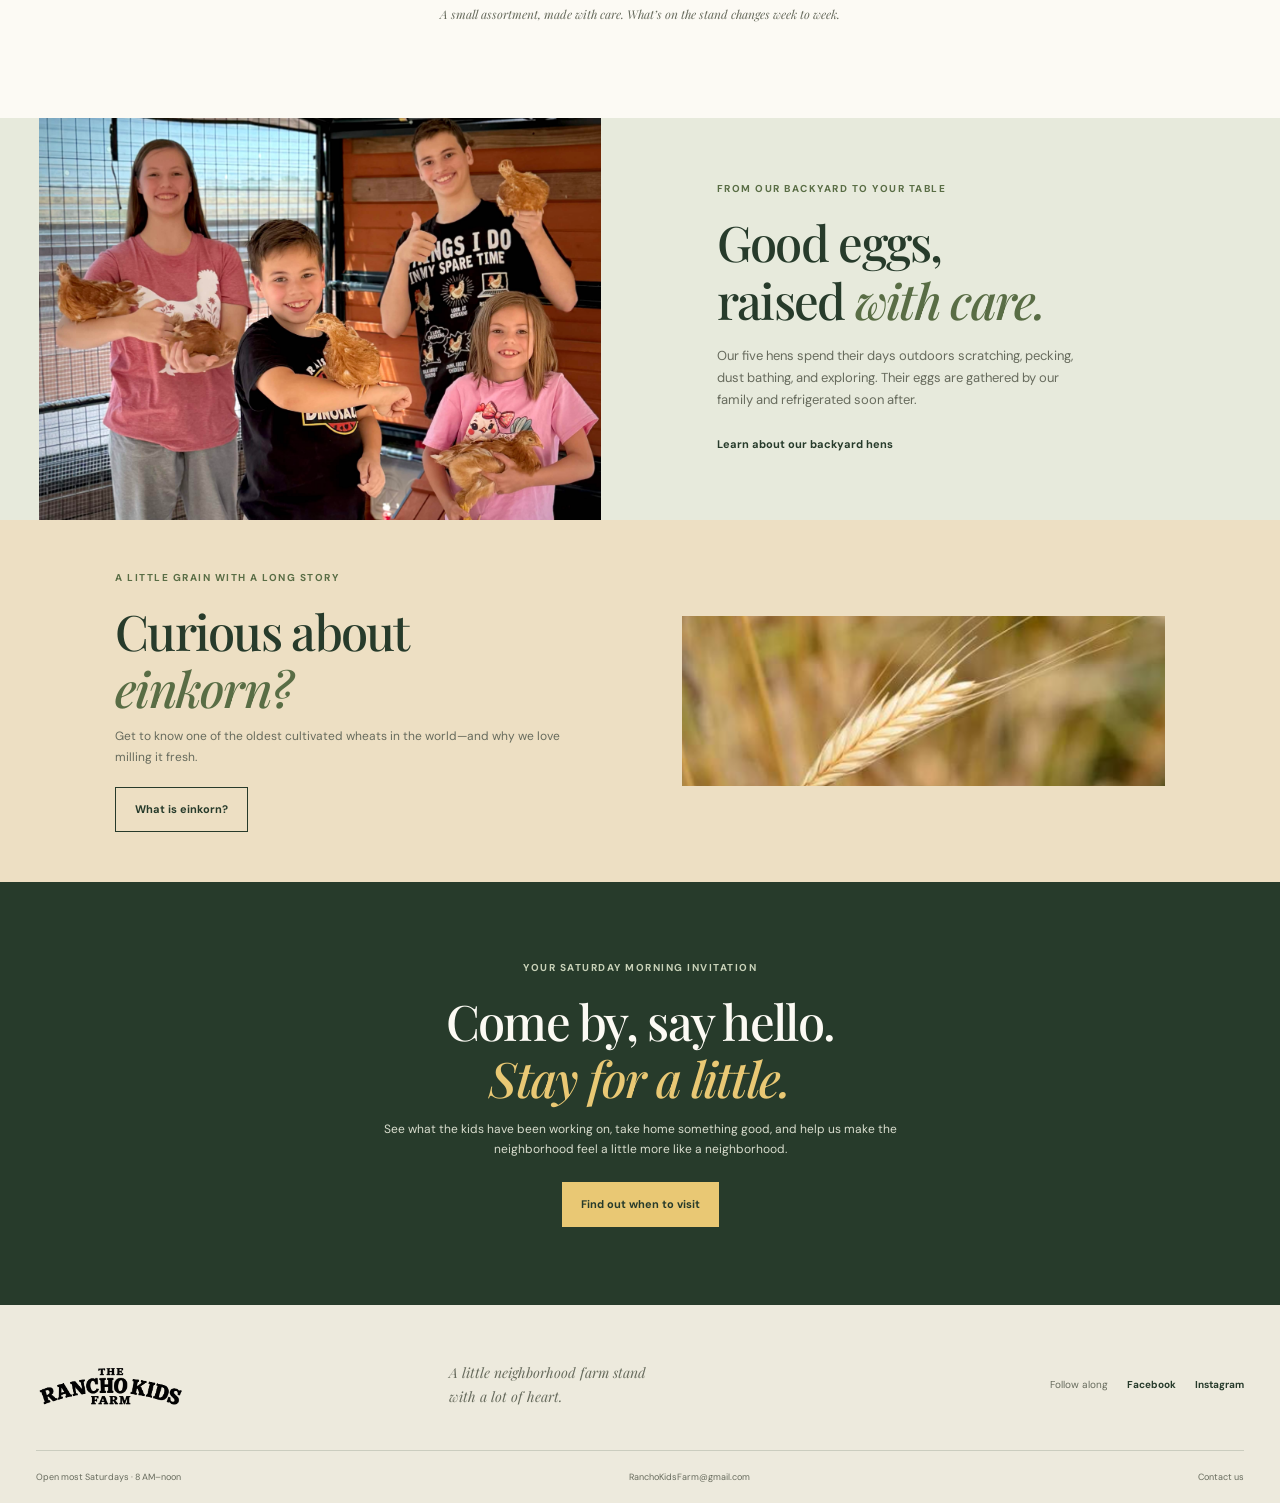
==== commit 9560741f: "Add files via upload" ====
--- a/index.html
+++ b/index.html
@@ -14,7 +14,7 @@
   </head>
   <body>
     <a class="skip-link" href="#main">Skip to content</a>
-    <div class="announcement"><span aria-hidden="true">✿</span> A little Saturday tradition, right in the neighborhood <span aria-hidden="true">✿</span></div>
+    <div class="announcement">A little Saturday tradition, right in the neighborhood</div>
     <header class="site-header">
       <a class="brand" href="index.html" aria-label="The Rancho Kids Farm home"><img src="assets/rancho-kids-farm-logo.png" alt="The Rancho Kids Farm"></a>
       <button class="menu-toggle" type="button" aria-expanded="false" aria-controls="primary-navigation"><span class="menu-toggle__label">Menu</span><span class="menu-toggle__icon" aria-hidden="true"><span></span><span></span></span></button>
@@ -22,20 +22,20 @@
         <a href="index.html" aria-current="page">Home</a>
         <a href="einkorn.html">What is Einkorn?</a>
         <a href="about.html">About Us</a>
-        <a class="navigation__visit" href="contact.html">Contact Us <span aria-hidden="true">↗</span></a>
+        <a class="navigation__visit" href="contact.html">Contact Us</a>
       </nav>
     </header>
 
     <main id="main">
       <section class="hero">
         <div class="hero__copy">
-          <p class="eyebrow"><span>✳</span> Open most Saturdays · 8 AM–noon</p>
+          <p class="eyebrow">Open most Saturdays · 8 AM–noon</p>
           <h1>A little neighborhood farm stand <em>with a lot of heart.</em></h1>
           <p class="hero__intro">A small, family-run stand filled with things we’ve grown, gathered, and made ourselves. Come see what the kids have been up to.</p>
-          <div class="hero__actions"><a class="button button--dark" href="contact.html">Plan a Saturday visit <span aria-hidden="true">↗</span></a><a class="text-link" href="about.html">Get to know us <span aria-hidden="true">→</span></a></div>
-          <div class="hero__note"><span class="hero__note-star" aria-hidden="true">✳</span><span>Grown, gathered &amp; made<br>with love around here.</span></div>
+          <div class="hero__actions"><a class="button button--dark" href="contact.html">Plan a Saturday visit</a><a class="text-link" href="about.html">Get to know us</a></div>
+          <div class="hero__note">Grown, gathered &amp; made<br>with love around here.</div>
         </div>
-        <div class="hero__image-wrap"><img class="hero__image" src="assets/farm-stand.png" alt="The Rancho Kids Farm stand stocked with homemade goods and fresh flowers"><div class="hero__image-caption"><span>Little things, made with love</span><span aria-hidden="true">✳</span></div></div>
+        <div class="hero__image-wrap"><img class="hero__image" src="assets/farm-stand.png" alt="The Rancho Kids Farm stand stocked with homemade goods and fresh flowers"><div class="hero__image-caption"><span>Little things, made with love</span></div></div>
         <span class="hero__side-note" aria-hidden="true">GOOD THINGS GROW HERE</span>
       </section>
 
@@ -46,38 +46,38 @@
           <p>Our shelves change with the season and whatever the kids are making. Here are a few things you might find at the stand.</p>
         </div>
         <div class="market__grid">
-          <article class="market-card"><div class="market-card__image"><img src="assets/backyard-hens.png" alt="The Rancho Kids Farm's backyard hens exploring their run" loading="lazy"></div><span class="market-card__number">01</span><h3>Backyard eggs</h3><p>From our five very spoiled hens, gathered and cared for by our family.</p><a class="text-link" href="about.html#our-hens">Meet the girls <span aria-hidden="true">→</span></a></article>
-          <article class="market-card"><div class="market-card__image"><img src="assets/einkorn-field.png" alt="Golden einkorn wheat growing in a field" loading="lazy"></div><span class="market-card__number">02</span><h3>Fresh-milled einkorn</h3><p>An ancient grain with a golden color and a lovely, slightly nutty flavor.</p><a class="text-link" href="einkorn.html">Discover einkorn <span aria-hidden="true">→</span></a></article>
-          <article class="market-card"><div class="market-card__image"><img src="assets/garden-roses.png" alt="Pink and coral roses growing in the garden" loading="lazy"></div><span class="market-card__number">03</span><h3>Garden &amp; kitchen goodies</h3><p>Microgreens, homemade mixes, breakfast favorites, fresh flowers, and more.</p><a class="text-link" href="contact.html">Come see what’s new <span aria-hidden="true">→</span></a></article>
+          <article class="market-card"><div class="market-card__image"><img src="assets/backyard-hens.png" alt="The Rancho Kids Farm's backyard hens exploring their run" loading="lazy"></div><span class="market-card__number">01</span><h3>Backyard eggs</h3><p>From our five very spoiled hens, gathered and cared for by our family.</p><a class="text-link" href="about.html#our-hens">Meet the girls</a></article>
+          <article class="market-card"><div class="market-card__image"><img src="assets/einkorn-field.png" alt="Golden einkorn wheat growing in a field" loading="lazy"></div><span class="market-card__number">02</span><h3>Fresh-milled einkorn</h3><p>An ancient grain with a golden color and a lovely, slightly nutty flavor.</p><a class="text-link" href="einkorn.html">Discover einkorn</a></article>
+          <article class="market-card"><div class="market-card__image"><img src="assets/garden-roses.png" alt="Pink and coral roses growing in the garden" loading="lazy"></div><span class="market-card__number">03</span><h3>Garden &amp; kitchen goodies</h3><p>Microgreens, homemade mixes, breakfast favorites, fresh flowers, and more.</p><a class="text-link" href="contact.html">Come see what’s new</a></article>
         </div>
-        <div class="market__footnote"><span aria-hidden="true">✳</span> A small assortment, made with care. What’s on the stand changes week to week.</div>
+        <div class="market__footnote">A small assortment, made with care. What’s on the stand changes week to week.</div>
       </section>
 
       <section class="home-feature">
         <div class="home-feature__image"><img src="assets/rancho-kids.png" alt="The Rancho Kids with their backyard chickens" loading="lazy"></div>
         <div class="home-feature__copy">
-          <p class="eyebrow"><span>✳</span> From our backyard to your table</p>
+          <p class="eyebrow">From our backyard to your table</p>
           <h2>Good eggs, raised <em>with care.</em></h2>
           <p>Our five hens spend their days outdoors scratching, pecking, dust bathing, and exploring. Their eggs are gathered by our family and refrigerated soon after.</p>
-          <a class="text-link" href="about.html#our-hens">Learn about our backyard hens <span aria-hidden="true">→</span></a>
+          <a class="text-link" href="about.html#our-hens">Learn about our backyard hens</a>
         </div>
       </section>
 
       <section class="home-einkorn">
-        <div><p class="eyebrow">A little grain with a long story</p><h2>Curious about <em>einkorn?</em></h2><p>Get to know one of the oldest cultivated wheats in the world—and why we love milling it fresh.</p><a class="button button--outline" href="einkorn.html">What is einkorn? <span aria-hidden="true">↗</span></a></div>
+        <div><p class="eyebrow">A little grain with a long story</p><h2>Curious about <em>einkorn?</em></h2><p>Get to know one of the oldest cultivated wheats in the world—and why we love milling it fresh.</p><a class="button button--outline" href="einkorn.html">What is einkorn?</a></div>
         <img src="assets/einkorn-head.png" alt="A close-up of a golden einkorn wheat head" loading="lazy">
       </section>
 
       <section class="home-visit">
-        <p class="eyebrow"><span>✳</span> Your Saturday morning invitation</p>
+        <p class="eyebrow">Your Saturday morning invitation</p>
         <h2>Come by, say hello.<br><em>Stay for a little.</em></h2>
         <p>See what the kids have been working on, take home something good, and help us make the neighborhood feel a little more like a neighborhood.</p>
-        <a class="button button--dark" href="contact.html">Find out when to visit <span aria-hidden="true">↗</span></a>
+        <a class="button button--dark" href="contact.html">Find out when to visit</a>
       </section>
     </main>
 
     <footer class="site-footer">
-      <div class="site-footer__top"><a class="footer-brand" href="index.html"><img src="assets/rancho-kids-farm-logo.png" alt="The Rancho Kids Farm"></a><p>A little neighborhood farm stand<br>with a lot of heart.</p><div class="footer-social"><span>Follow along</span><a href="https://www.facebook.com/share/19NUJJX9h8/?mibextid=wwXIfr" target="_blank" rel="noreferrer">Facebook <span aria-hidden="true">↗</span></a><a href="https://www.instagram.com/ranchokidsfarm?stkn=aXBlZmxoa2U0Zmg3&utm_source=qr" target="_blank" rel="noreferrer">Instagram <span aria-hidden="true">↗</span></a></div></div>
+      <div class="site-footer__top"><a class="footer-brand" href="index.html"><img src="assets/rancho-kids-farm-logo.png" alt="The Rancho Kids Farm"></a><p>A little neighborhood farm stand<br>with a lot of heart.</p><div class="footer-social"><span>Follow along</span><a href="https://www.facebook.com/share/19NUJJX9h8/?mibextid=wwXIfr" target="_blank" rel="noreferrer">Facebook</a><a href="https://www.instagram.com/ranchokidsfarm?stkn=aXBlZmxoa2U0Zmg3&utm_source=qr" target="_blank" rel="noreferrer">Instagram</a></div></div>
       <div class="site-footer__bottom"><span>Open most Saturdays · 8 AM–noon</span><a href="mailto:RanchoKidsFarm@gmail.com">RanchoKidsFarm@gmail.com</a><a href="contact.html">Contact us</a></div>
     </footer>
   </body>
--- a/styles.css
+++ b/styles.css
@@ -32,7 +32,6 @@
 .navigation a { font-size: 11px; font-weight: 600; text-decoration: none; }
 .navigation a:not(.navigation__visit):hover, .footer-social a:hover, .site-footer__bottom a:hover { color: var(--clay); }
 .navigation__visit { padding: 10px 15px; border: 1px solid var(--ink); border-radius: 2px; }
-.navigation__visit span { padding-left: 7px; }
 .menu-toggle { display: none; }
 
 .hero { position: relative; display: grid; width: min(100% - 72px, var(--page-width)); min-height: 554px; grid-template-columns: .91fr 1.09fr; align-items: center; gap: 7.5%; margin: 0 auto; padding: 46px 0 66px; }
@@ -51,8 +50,7 @@
 .button--dark:hover { background: var(--olive); }
 .text-link { display: inline-flex; align-items: center; gap: 9px; font-size: 11px; font-weight: 700; text-decoration: none; }
 .text-link:hover { color: var(--clay); }
-.hero__note { display: flex; align-items: center; gap: 12px; margin-top: 42px; color: var(--muted); font-family: var(--serif); font-size: 12px; font-style: italic; line-height: 1.5; }
-.hero__note-star { display: grid; width: 37px; height: 37px; place-items: center; border: 1px solid rgba(39,59,43,.3); border-radius: 50%; color: var(--clay); font-size: 19px; }
+.hero__note { margin-top: 42px; color: var(--muted); font-family: var(--serif); font-size: 12px; font-style: italic; line-height: 1.5; }
 .hero__image-wrap { position: relative; height: min(405px, 42vw); min-height: 300px; padding: 0 0 18px 18px; }
 .hero__image-wrap::before { position: absolute; z-index: -1; inset: 18px 18px 0 0; border: 1px solid #bdb89f; content: ""; }
 .hero__image { width: 100%; height: 100%; object-fit: cover; object-position: 50% center; }
@@ -76,8 +74,7 @@
 .market-card__number { display: block; margin: 18px 0 5px; color: var(--clay); font-size: 9px; font-weight: 700; letter-spacing: .15em; }
 .market-card h3 { margin-bottom: 8px; font-family: var(--serif); font-size: 22px; font-weight: 500; }
 .market-card p { min-height: 45px; margin-bottom: 13px; color: var(--muted); font-size: 12px; }
-.market__footnote { display: flex; align-items: center; justify-content: center; gap: 10px; margin-top: 38px; color: var(--muted); font-family: var(--serif); font-size: 12px; font-style: italic; text-align: center; }
-.market__footnote span { color: var(--clay); font-size: 17px; }
+.market__footnote { margin-top: 38px; color: var(--muted); font-family: var(--serif); font-size: 12px; font-style: italic; text-align: center; }
 
 .feature-section { display: grid; grid-template-columns: 1fr 1fr; align-items: center; gap: clamp(40px, 8vw, 110px); padding: 104px max(7%, calc((100% - 1160px) / 2)); }
 .feature-section__image { position: relative; height: 440px; }
@@ -119,8 +116,7 @@
 .feature-section--reverse .feature-section__copy { order: 1; justify-self: end; }
 .einkorn__image { height: 408px; }
 .einkorn__image > img { object-position: center; }
-.image-label { position: absolute; right: -20px; bottom: 24px; display: flex; align-items: center; gap: 15px; padding: 14px 18px; background: var(--paper); color: var(--ink); font-family: var(--serif); font-size: 12px; font-style: italic; line-height: 1.3; }
-.image-label span:last-child { color: var(--clay); font-size: 19px; }
+.image-label { position: absolute; right: -20px; bottom: 24px; display: flex; align-items: center; padding: 14px 18px; background: var(--paper); color: var(--ink); font-family: var(--serif); font-size: 12px; font-style: italic; line-height: 1.3; }
 .grain-callout { display: flex; align-items: flex-start; gap: 11px; margin: 20px 0 24px; padding: 13px; background: rgba(255,255,255,.48); }
 .grain-callout__mark { display: grid; width: 20px; height: 20px; flex: 0 0 20px; place-items: center; border: 1px solid var(--clay); border-radius: 50%; color: var(--clay); font-size: 11px; font-weight: 700; }
 .grain-callout p { margin: 0; color: var(--muted); font-size: 11px; line-height: 1.6; }
@@ -129,7 +125,6 @@
 .grain-goodness { background: var(--paper); }
 .grain-goodness .section-heading { margin-bottom: 36px; }
 .grain-goodness__grid { display: grid; max-width: 940px; grid-template-columns: repeat(3, 1fr); gap: 45px; margin: 0 auto; text-align: center; }
-.grain-goodness__grid article > span { display: grid; width: 38px; height: 38px; place-items: center; margin: 0 auto 12px; border: 1px solid #c4c8b8; border-radius: 50%; color: var(--clay); font-size: 17px; }
 .grain-goodness__grid h3 { margin-bottom: 7px; font-family: var(--serif); font-size: 18px; font-weight: 500; }
 .grain-goodness__grid p { margin: 0; color: var(--muted); font-size: 11px; }
 .grain-goodness__note { max-width: 940px; margin: 36px auto 0; padding: 12px; border-top: 1px solid #d9d9cc; color: var(--muted); font-size: 10px; text-align: center; }
@@ -148,11 +143,17 @@
 
 .young-makers { position: relative; display: grid; min-height: 275px; grid-template-columns: minmax(100px, .65fr) minmax(280px, 1.25fr) minmax(100px, .65fr); align-items: center; gap: 5%; padding: 38px max(7%, calc((100% - 1120px) / 2)); overflow: hidden; background: #eddfc3; }
 .young-makers > img { width: 100%; height: 180px; object-fit: cover; }
+.young-makers > img.young-makers__logo { object-fit: contain; }
 .young-makers--about { grid-template-columns: minmax(230px, 1fr) minmax(280px, 1.25fr) minmax(70px, .3fr); }
+.young-makers__portrait { position: relative; width: min(100%, 260px); aspect-ratio: 1; justify-self: center; margin-bottom: 24px; border: 5px solid var(--paper); border-radius: 50%; background: var(--paper); box-shadow: 0 5px 18px rgba(39,59,43,.12); }
+.young-makers__portrait-photo { width: 100%; height: 100%; border-radius: 50%; object-fit: cover; object-position: center 40%; }
+.young-makers__portrait > .young-makers__logo { position: absolute; z-index: 1; bottom: -9%; left: 50%; width: 112%; height: auto; max-width: none; object-fit: contain; transform: translateX(-50%); }
 .young-makers__copy { max-width: 490px; }
 .young-makers__copy .eyebrow { margin-bottom: 8px; }
 .young-makers__copy h2 { margin-bottom: 10px; font-size: 34px; }
-.young-makers__copy > p:last-child { margin: 0; color: var(--muted); font-size: 12px; }
+.young-makers__copy > p:not(.eyebrow) { margin: 0; color: var(--muted); font-size: 12px; }
+.young-makers__copy > p:not(.eyebrow) + p:not(.eyebrow) { margin-top: 12px; }
+.young-makers__copy .button { margin-top: 16px; }
 .young-makers__doodle { justify-self: center; color: var(--clay); font-size: 75px; }
 
 .visit { display: grid; grid-template-columns: 1fr .95fr; align-items: center; gap: 9%; background: var(--paper); }
@@ -246,8 +247,7 @@
 .contact-main__image { position: relative; height: 380px; }
 .contact-main__image > img { width: 100%; height: 100%; object-fit: cover; }
 .contact-main__image .visit__sticker { right: -22px; bottom: -16px; }
-.contact-card { display: flex; align-items: flex-start; gap: 14px; margin: 23px 0; }
-.contact-card__icon { display: grid; width: 40px; height: 40px; flex: 0 0 40px; place-items: center; border: 1px solid #c4c8b8; border-radius: 50%; color: var(--clay); font-size: 17px; }
+.contact-card { margin: 23px 0; }
 .contact-card h3 { margin: 0 0 3px; font-family: var(--serif); font-size: 16px; font-weight: 500; }
 .contact-card p, .contact-card a { margin: 0; color: var(--muted); font-size: 11px; line-height: 1.7; }
 .contact-card a { text-decoration-color: #b7b6a6; text-underline-offset: 3px; }
@@ -263,7 +263,6 @@
 .social-card > span:nth-child(2) { display: flex; flex: 1; flex-direction: column; }
 .social-card strong { font-family: var(--serif); font-size: 15px; font-weight: 500; }
 .social-card small { color: var(--muted); font-size: 9px; }
-.social-card__arrow { align-self: flex-start; color: var(--olive); font-size: 13px; }
 
 @media (min-width: 1500px) {
   .hero__side-note { right: -55px; }
@@ -336,7 +335,8 @@
   .story__copy { max-width: none; padding: 47px 25px 55px; }
   .story__copy > p:not(.eyebrow) { font-size: 12px; }
   .young-makers { grid-template-columns: 1fr; gap: 19px; padding: 35px 23px; }
-  .young-makers > img { width: 100%; height: 115px; }
+  .young-makers__portrait { width: min(72vw, 260px); margin: 0 auto 5px; }
+  .young-makers__copy .button { margin-top: 13px; }
   .young-makers__copy h2 { font-size: 31px; }
   .young-makers__doodle { position: absolute; right: 20px; bottom: 12px; font-size: 38px; }
   .visit { grid-template-columns: 1fr; gap: 38px; }
@@ -386,3 +386,6 @@
   .contact-social { grid-template-columns: 1fr; gap: 12px; padding: 45px 23px; }
   .contact-social__intro { grid-column: auto; margin-bottom: 9px; }
 }
+@media (max-width: 680px) {
+  .young-makers--about { grid-template-columns: 1fr; }
+}
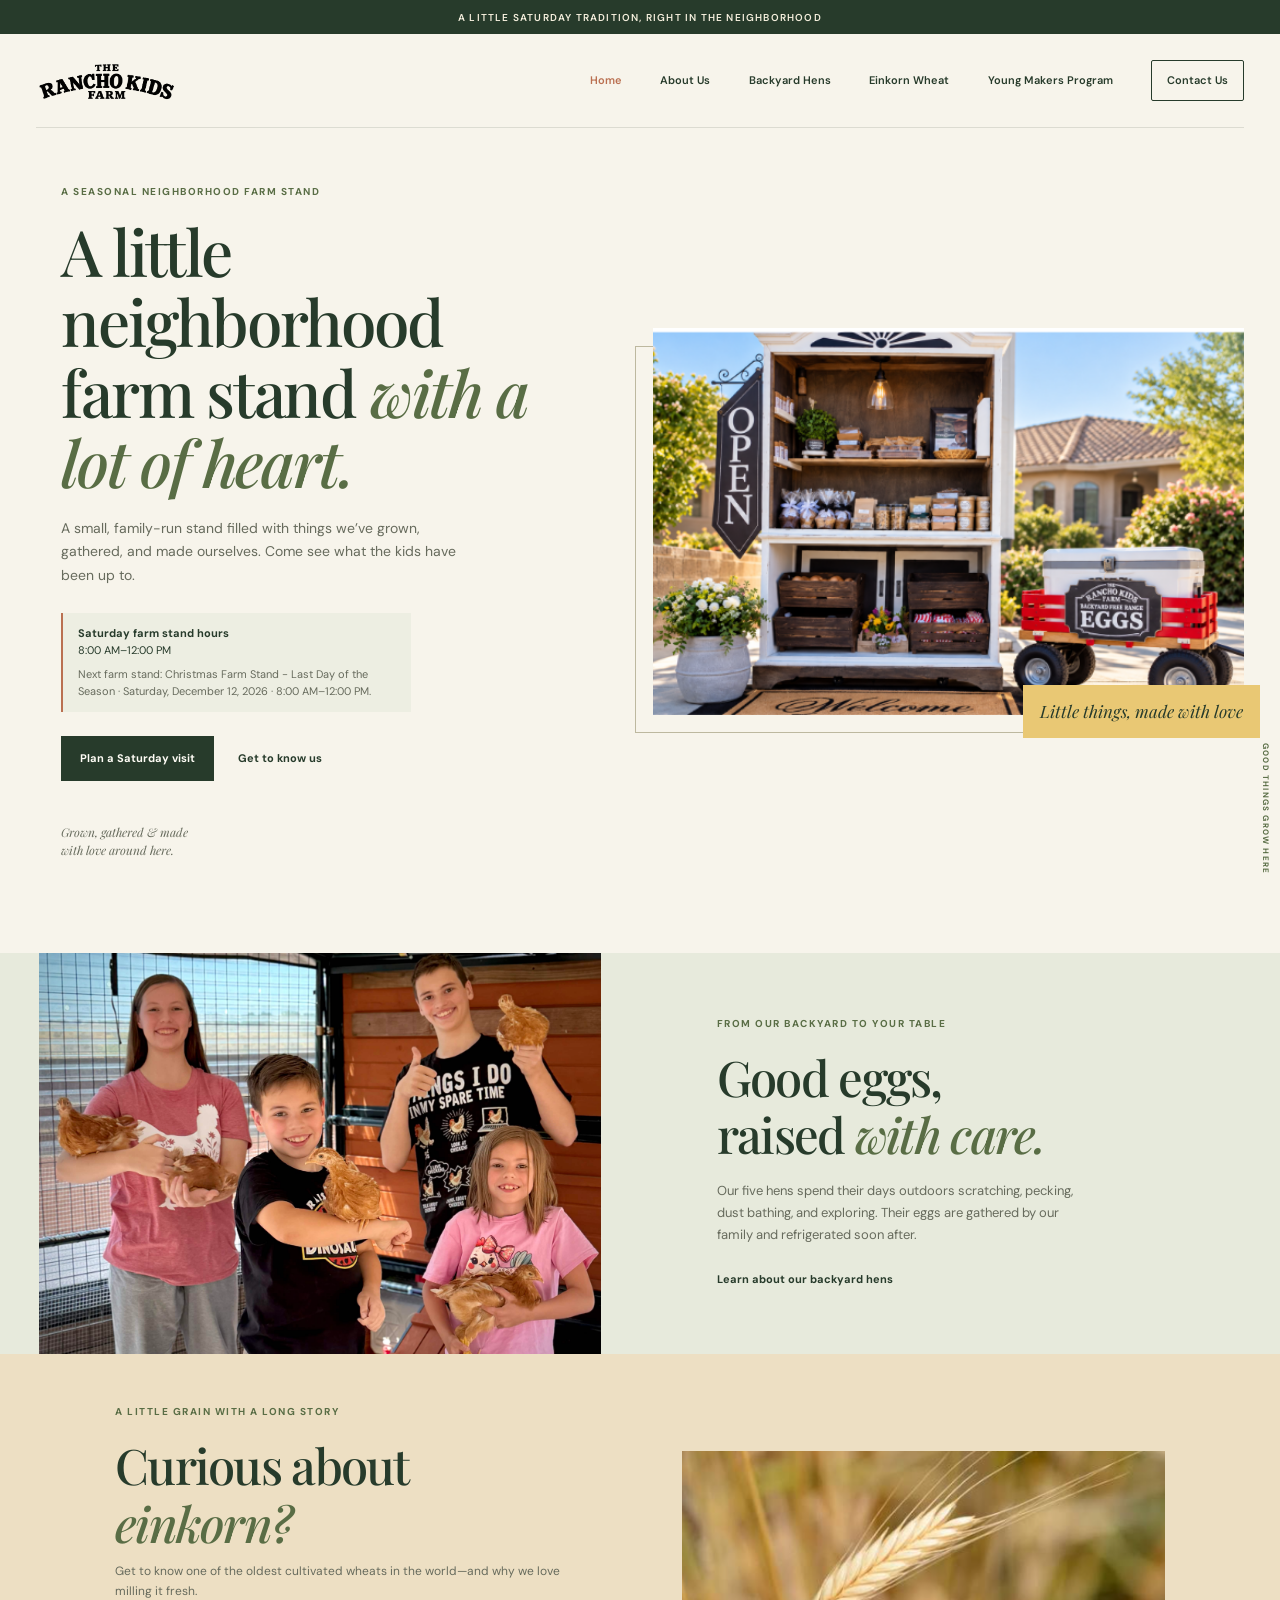
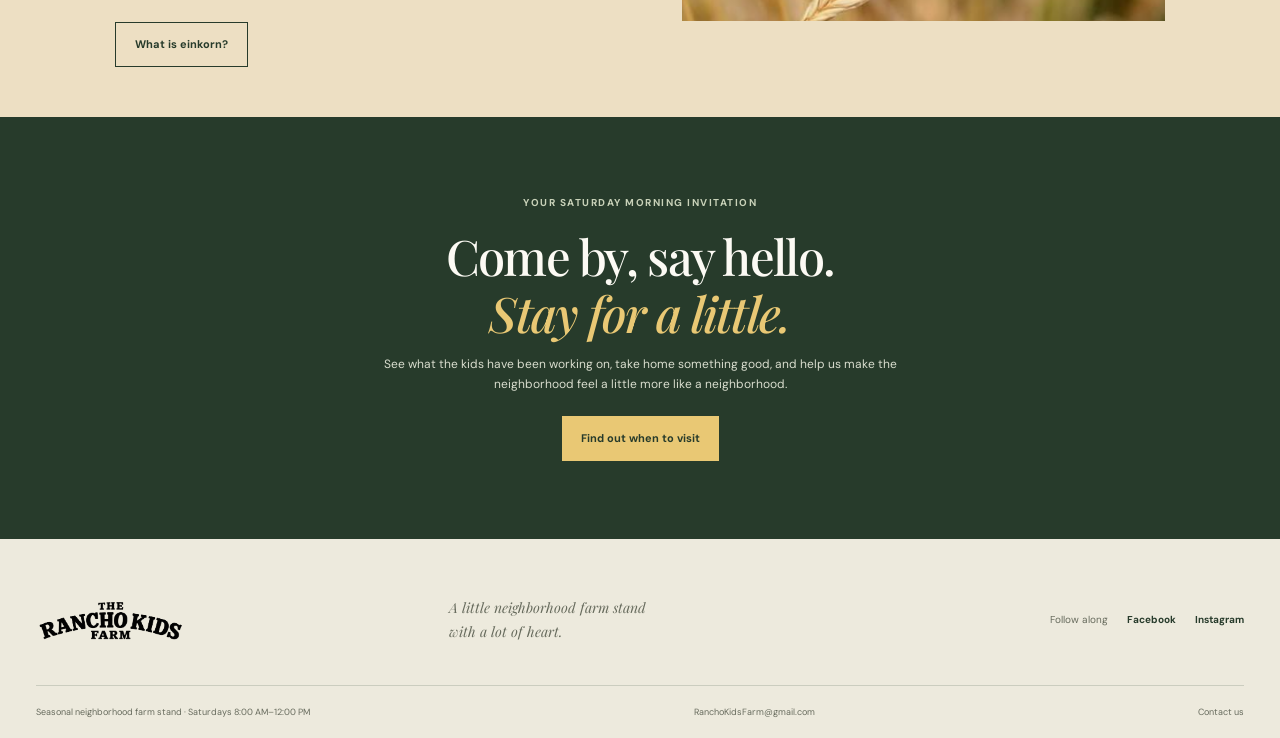
==== commit 3c55e50c: "Add files via upload" ====
--- a/index.html
+++ b/index.html
@@ -20,8 +20,10 @@
       <button class="menu-toggle" type="button" aria-expanded="false" aria-controls="primary-navigation"><span class="menu-toggle__label">Menu</span><span class="menu-toggle__icon" aria-hidden="true"><span></span><span></span></span></button>
       <nav class="navigation" id="primary-navigation" aria-label="Main navigation">
         <a href="index.html" aria-current="page">Home</a>
-        <a href="einkorn.html">What is Einkorn?</a>
         <a href="about.html">About Us</a>
+        <a href="about.html#our-hens">Backyard Hens</a>
+        <a href="einkorn.html">Einkorn Wheat</a>
+        <a href="about.html#young-makers">Young Makers Program</a>
         <a class="navigation__visit" href="contact.html">Contact Us</a>
       </nav>
     </header>
@@ -29,28 +31,18 @@
     <main id="main">
       <section class="hero">
         <div class="hero__copy">
-          <p class="eyebrow">Open most Saturdays · 8 AM–noon</p>
+          <p class="eyebrow">A seasonal neighborhood farm stand</p>
           <h1>A little neighborhood farm stand <em>with a lot of heart.</em></h1>
           <p class="hero__intro">A small, family-run stand filled with things we’ve grown, gathered, and made ourselves. Come see what the kids have been up to.</p>
+          <div class="hero__schedule">
+            <p><strong>Saturday farm stand hours</strong><br>8:00 AM–12:00 PM</p>
+            <p class="hero__schedule-status" data-farm-stand-status aria-live="polite">Checking the next farm stand date…</p>
+          </div>
           <div class="hero__actions"><a class="button button--dark" href="contact.html">Plan a Saturday visit</a><a class="text-link" href="about.html">Get to know us</a></div>
           <div class="hero__note">Grown, gathered &amp; made<br>with love around here.</div>
         </div>
         <div class="hero__image-wrap"><img class="hero__image" src="assets/farm-stand.png" alt="The Rancho Kids Farm stand stocked with homemade goods and fresh flowers"><div class="hero__image-caption"><span>Little things, made with love</span></div></div>
         <span class="hero__side-note" aria-hidden="true">GOOD THINGS GROW HERE</span>
-      </section>
-
-      <section class="market section-pad">
-        <div class="section-heading section-heading--center">
-          <p class="eyebrow">A little bit of everything</p>
-          <h2>Made for slow <em>Saturday mornings.</em></h2>
-          <p>Our shelves change with the season and whatever the kids are making. Here are a few things you might find at the stand.</p>
-        </div>
-        <div class="market__grid">
-          <article class="market-card"><div class="market-card__image"><img src="assets/backyard-hens.png" alt="The Rancho Kids Farm's backyard hens exploring their run" loading="lazy"></div><span class="market-card__number">01</span><h3>Backyard eggs</h3><p>From our five very spoiled hens, gathered and cared for by our family.</p><a class="text-link" href="about.html#our-hens">Meet the girls</a></article>
-          <article class="market-card"><div class="market-card__image"><img src="assets/einkorn-field.png" alt="Golden einkorn wheat growing in a field" loading="lazy"></div><span class="market-card__number">02</span><h3>Fresh-milled einkorn</h3><p>An ancient grain with a golden color and a lovely, slightly nutty flavor.</p><a class="text-link" href="einkorn.html">Discover einkorn</a></article>
-          <article class="market-card"><div class="market-card__image"><img src="assets/garden-roses.png" alt="Pink and coral roses growing in the garden" loading="lazy"></div><span class="market-card__number">03</span><h3>Garden &amp; kitchen goodies</h3><p>Microgreens, homemade mixes, breakfast favorites, fresh flowers, and more.</p><a class="text-link" href="contact.html">Come see what’s new</a></article>
-        </div>
-        <div class="market__footnote">A small assortment, made with care. What’s on the stand changes week to week.</div>
       </section>
 
       <section class="home-feature">
@@ -78,7 +70,7 @@
 
     <footer class="site-footer">
       <div class="site-footer__top"><a class="footer-brand" href="index.html"><img src="assets/rancho-kids-farm-logo.png" alt="The Rancho Kids Farm"></a><p>A little neighborhood farm stand<br>with a lot of heart.</p><div class="footer-social"><span>Follow along</span><a href="https://www.facebook.com/share/19NUJJX9h8/?mibextid=wwXIfr" target="_blank" rel="noreferrer">Facebook</a><a href="https://www.instagram.com/ranchokidsfarm?stkn=aXBlZmxoa2U0Zmg3&utm_source=qr" target="_blank" rel="noreferrer">Instagram</a></div></div>
-      <div class="site-footer__bottom"><span>Open most Saturdays · 8 AM–noon</span><a href="mailto:RanchoKidsFarm@gmail.com">RanchoKidsFarm@gmail.com</a><a href="contact.html">Contact us</a></div>
+      <div class="site-footer__bottom"><span>Seasonal neighborhood farm stand · Saturdays 8:00 AM–12:00 PM</span><a href="mailto:RanchoKidsFarm@gmail.com">RanchoKidsFarm@gmail.com</a><a href="contact.html">Contact us</a></div>
     </footer>
   </body>
 </html>
--- a/styles.css
+++ b/styles.css
@@ -59,22 +59,15 @@
 .hero__side-note { position: absolute; right: -28px; bottom: 79px; color: var(--olive); font-size: 8px; font-weight: 700; letter-spacing: .15em; writing-mode: vertical-rl; }
 
 .section-pad { padding: 94px max(36px, calc((100% - var(--page-width)) / 2)); }
-.market { background: var(--paper); }
 .section-heading { max-width: 590px; margin: 0 auto 43px; }
 .section-heading--center { text-align: center; }
 .section-heading .eyebrow { margin-bottom: 11px; }
 h2 { margin-bottom: 14px; font-size: clamp(34px, 4.1vw, 49px); line-height: 1.17; }
 .section-heading > p:last-child { max-width: 490px; margin: 0 auto; color: var(--muted); font-size: 13px; }
-.market__grid { display: grid; max-width: var(--page-width); grid-template-columns: repeat(3, 1fr); gap: 25px; margin: 0 auto; }
-.market-card { position: relative; padding-bottom: 13px; }
-.market-card__image { height: 220px; overflow: hidden; background: var(--sage); }
-.market-card__image img { width: 100%; height: 100%; object-fit: cover; transition: transform .45s ease; }
-.market-card:hover .market-card__image img { transform: scale(1.035); }
-.market-card:nth-child(2) .market-card__image img { object-position: 50% 53%; }
-.market-card__number { display: block; margin: 18px 0 5px; color: var(--clay); font-size: 9px; font-weight: 700; letter-spacing: .15em; }
-.market-card h3 { margin-bottom: 8px; font-family: var(--serif); font-size: 22px; font-weight: 500; }
-.market-card p { min-height: 45px; margin-bottom: 13px; color: var(--muted); font-size: 12px; }
-.market__footnote { margin-top: 38px; color: var(--muted); font-family: var(--serif); font-size: 12px; font-style: italic; text-align: center; }
+.hero__schedule { max-width: 350px; margin: 0 0 24px; padding: 12px 15px; border-left: 2px solid var(--clay); background: rgba(231,234,220,.58); font-size: 11px; line-height: 1.55; }
+.hero__schedule p { margin: 0; }
+.hero__schedule p + p { margin-top: 7px; color: var(--muted); }
+.hero__schedule strong { font-size: 11px; }
 
 .feature-section { display: grid; grid-template-columns: 1fr 1fr; align-items: center; gap: clamp(40px, 8vw, 110px); padding: 104px max(7%, calc((100% - 1160px) / 2)); }
 .feature-section__image { position: relative; height: 440px; }
@@ -252,6 +245,7 @@
 .contact-card p, .contact-card a { margin: 0; color: var(--muted); font-size: 11px; line-height: 1.7; }
 .contact-card a { text-decoration-color: #b7b6a6; text-underline-offset: 3px; }
 .contact-main__copy > .button { margin-top: 4px; }
+.farm-calendar__embed { display: block; width: 100%; max-width: var(--page-width); height: clamp(320px, 50vw, 600px); margin: 0 auto; border: 1px solid rgba(39,59,43,.2); border-radius: 2px; background: var(--paper); }
 .contact-social { display: grid; grid-template-columns: 1fr 1fr 1fr; align-items: center; gap: 21px; padding: 60px max(8%, calc((100% - 1120px) / 2)); background: #e7eadc; }
 .contact-social__intro h2 { margin-bottom: 8px; }
 .contact-social__intro > p:last-child { margin: 0; color: var(--muted); font-size: 11px; }
@@ -305,10 +299,7 @@
   .section-heading { margin-bottom: 30px; }
   h2 { font-size: clamp(33px, 9vw, 43px); }
   .section-heading > p:last-child { font-size: 12px; }
-  .market__grid { grid-template-columns: 1fr; gap: 30px; }
-  .market-card__image { height: 58vw; max-height: 310px; }
-  .market-card p { min-height: 0; }
-  .market__footnote { align-items: flex-start; font-size: 11px; }
+  .hero__schedule { max-width: 450px; margin-bottom: 20px; }
   .feature-section { grid-template-columns: 1fr; gap: 36px; padding: 67px 24px 72px; }
   .feature-section__image { height: 66vw; min-height: 240px; max-height: 390px; margin-right: 9px; }
   .feature-section__copy { max-width: none; }
